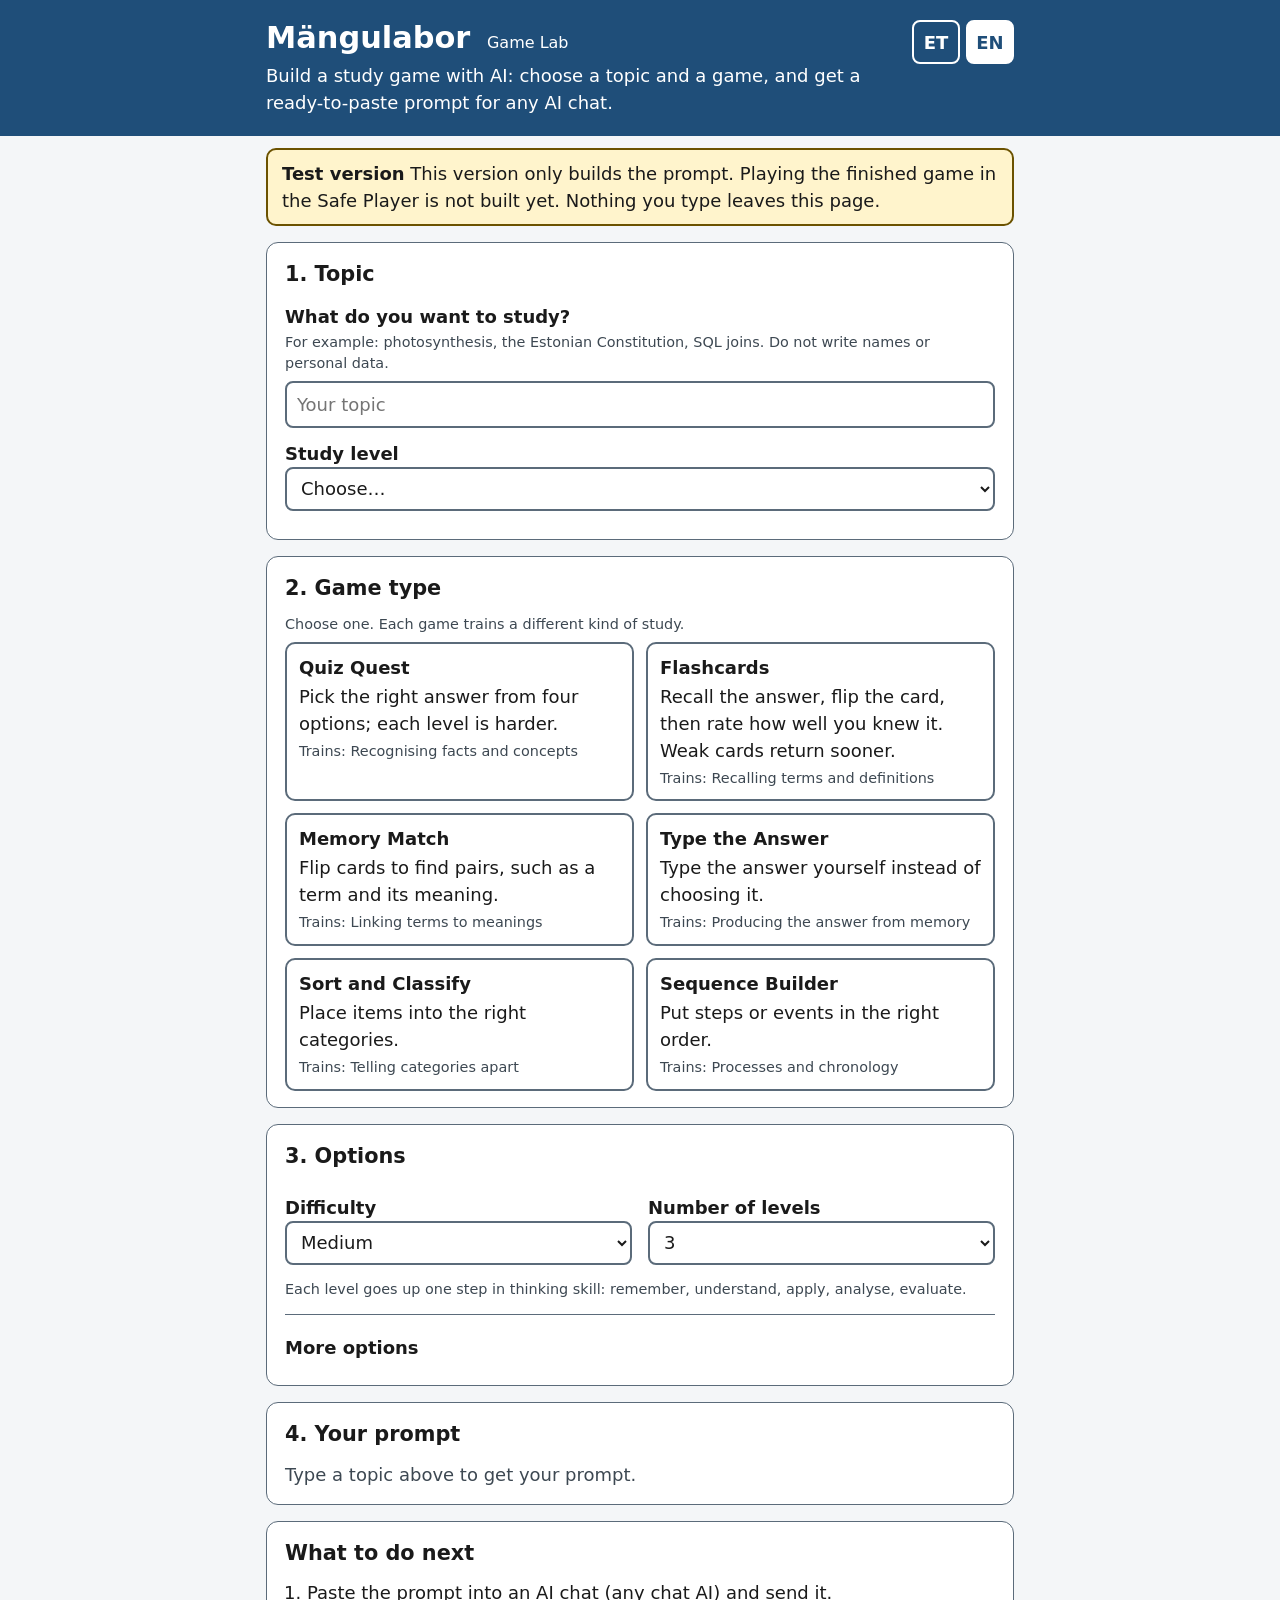
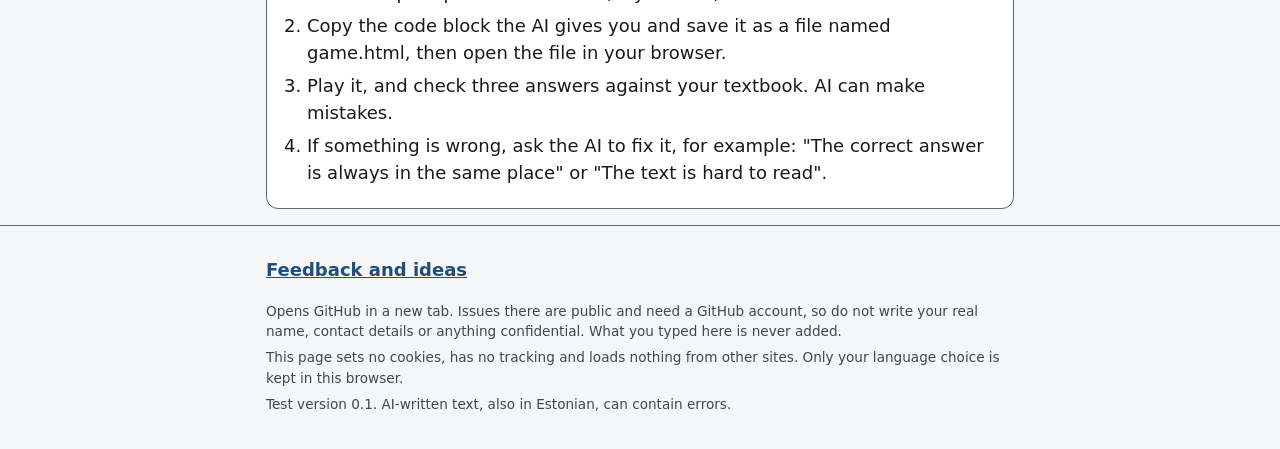
==== index.html @ 063eeb97 "Add test version of the prompt builder web page Static page (index.html, css, js, i18n, data) in Est" ====
<!DOCTYPE html>
<html lang="en">
<head>
<meta charset="utf-8">
<meta name="viewport" content="width=device-width, initial-scale=1">
<title>Mängulabor</title>
<link rel="stylesheet" href="css/styles.css">
</head>
<body>
<a class="skip" href="#main" data-i18n="skip">Skip to content</a>
<header class="top">
  <div class="wrap top-row">
    <div>
      <h1 class="brand"><span data-i18n="app.name">Mängulabor</span> <span class="brand-en" data-i18n="app.name.english">Game Lab</span></h1>
      <p class="tagline" data-i18n="app.tagline"></p>
    </div>
    <div class="lang" role="group" data-i18n-aria="lang.switch" aria-label="Language">
      <button type="button" class="langbtn" data-lang="et" aria-pressed="false" lang="et">ET</button>
      <button type="button" class="langbtn" data-lang="en" aria-pressed="false" lang="en">EN</button>
    </div>
  </div>
</header>

<main id="main" class="wrap">
  <div class="note beta" role="note">
    <strong data-i18n="beta.title"></strong> <span data-i18n="beta.text"></span>
  </div>

  <section class="card" aria-labelledby="h1">
    <h2 id="h1" data-i18n="step1.title"></h2>
    <div class="field">
      <label for="topic" data-i18n="topic.label"></label>
      <p class="hint" id="topic-hint" data-i18n="topic.hint"></p>
      <input id="topic" type="text" maxlength="200" autocomplete="off" aria-describedby="topic-hint" data-i18n-placeholder="topic.placeholder">
    </div>
    <div class="field">
      <label for="level" data-i18n="level.label"></label>
      <select id="level">
        <option value="" data-i18n="choose">Choose…</option>
        <option value="intro" data-i18n="level.intro"></option>
        <option value="inter" data-i18n="level.inter"></option>
        <option value="adv" data-i18n="level.adv"></option>
        <option value="prof" data-i18n="level.prof"></option>
      </select>
    </div>
  </section>

  <section class="card" aria-labelledby="h2">
    <h2 id="h2" data-i18n="step2.title"></h2>
    <fieldset class="games">
      <legend class="hint" data-i18n="step2.hint"></legend>
      <div id="games" class="game-grid"></div>
    </fieldset>
  </section>

  <section class="card" aria-labelledby="h3">
    <h2 id="h3" data-i18n="step3.title"></h2>
    <div class="row">
      <div class="field">
        <label for="difficulty" data-i18n="difficulty.label"></label>
        <select id="difficulty">
          <option value="easy" data-i18n="difficulty.easy"></option>
          <option value="medium" data-i18n="difficulty.medium" selected></option>
          <option value="hard" data-i18n="difficulty.hard"></option>
          <option value="adaptive" data-i18n="difficulty.adaptive"></option>
        </select>
      </div>
      <div class="field">
        <label for="levels" data-i18n="levels.label"></label>
        <select id="levels">
          <option>1</option><option>2</option><option selected>3</option><option>4</option><option>5</option>
        </select>
      </div>
    </div>
    <p class="hint" data-i18n="levels.hint"></p>

    <details class="more">
      <summary data-i18n="more.title"></summary>
      <div class="more-body">
        <div class="row">
          <div class="field">
            <label for="items" data-i18n="items.label"></label>
            <select id="items"><option>5</option><option selected>8</option><option>10</option><option>15</option></select>
          </div>
          <div class="field">
            <label for="gamelang" data-i18n="gamelang.label"></label>
            <select id="gamelang">
              <option value="page" data-i18n="gamelang.page" selected></option>
              <option value="et" data-i18n="gamelang.et"></option>
              <option value="en" data-i18n="gamelang.en"></option>
              <option value="other" data-i18n="gamelang.other"></option>
            </select>
          </div>
        </div>
        <div class="field" id="gamelang-other-wrap" hidden>
          <label for="gamelang-other" data-i18n="gamelang.other.label"></label>
          <input id="gamelang-other" type="text" maxlength="40" autocomplete="off">
        </div>

        <div class="field">
          <label for="mastery" data-i18n="mastery.label"></label>
          <select id="mastery">
            <option value="1" data-i18n="mastery.on" selected></option>
            <option value="0" data-i18n="mastery.off"></option>
          </select>
        </div>
        <div class="row">
          <div class="field">
            <label for="feedback" data-i18n="feedback.label"></label>
            <select id="feedback">
              <option value="explain" data-i18n="feedback.explain" selected></option>
              <option value="short" data-i18n="feedback.short"></option>
            </select>
          </div>
          <div class="field">
            <label for="time" data-i18n="time.label"></label>
            <select id="time">
              <option value="off" data-i18n="time.off" selected></option>
              <option value="relaxed" data-i18n="time.relaxed"></option>
              <option value="tight" data-i18n="time.tight"></option>
            </select>
          </div>
        </div>
        <div class="field">
          <label for="look" data-i18n="look.label"></label>
            <select id="look">
              <option value="light" data-i18n="look.light" selected></option>
              <option value="dark" data-i18n="look.dark"></option>
              <option value="contrast" data-i18n="look.contrast"></option>
            </select>
        </div>
        <div class="field">
          <label for="theme" data-i18n="theme.label"></label>
          <p class="hint" id="theme-hint" data-i18n="theme.hint"></p>
          <input id="theme" type="text" maxlength="60" autocomplete="off" aria-describedby="theme-hint">
        </div>

        <div class="checks">
          <label class="check"><input type="checkbox" id="replay" checked> <span data-i18n="replay.label"></span></label>
          <label class="check"><input type="checkbox" id="hints"> <span data-i18n="hints.label"></span></label>
          <label class="check"><input type="checkbox" id="lives"> <span data-i18n="lives.label"></span></label>
          <label class="check"><input type="checkbox" id="summary" checked> <span data-i18n="summary.label"></span></label>
          <label class="check"><input type="checkbox" id="progress" checked> <span data-i18n="progress.label"></span></label>
          <label class="check"><input type="checkbox" id="scoreboard"> <span data-i18n="scoreboard.label"></span></label>
        </div>

        <fieldset class="source">
          <legend data-i18n="source.label"></legend>
          <p class="hint" data-i18n="source.hint"></p>
          <label class="check"><input type="radio" name="source" value="none" checked> <span data-i18n="source.none"></span></label>
          <label class="check"><input type="radio" name="source" value="pasted"> <span data-i18n="source.pasted"></span></label>
          <label class="check"><input type="radio" name="source" value="file"> <span data-i18n="source.file"></span></label>
        </fieldset>
        <div class="field" id="notes-wrap" hidden>
          <label for="notes" data-i18n="notes.label"></label>
          <textarea id="notes" rows="8" data-i18n-placeholder="notes.placeholder"></textarea>
        </div>
        <div class="note" id="notice" role="note" hidden>
          <strong data-i18n="notice.title"></strong>
          <ul>
            <li data-i18n="notice.1"></li><li data-i18n="notice.2"></li><li data-i18n="notice.3"></li><li data-i18n="notice.4"></li>
          </ul>
        </div>
        <div class="note" id="filesteps" role="note" hidden>
          <strong data-i18n="file.title"></strong>
          <ol>
            <li data-i18n="file.1"></li><li data-i18n="file.2"></li><li data-i18n="file.3"></li>
          </ol>
        </div>
      </div>
    </details>
  </section>

  <section class="card" aria-labelledby="h4">
    <h2 id="h4" data-i18n="step4.title"></h2>
    <p id="prompt-empty" class="empty" role="status"></p>
    <div id="prompt-ready" hidden>
      <div class="actions">
        <button type="button" id="copy" class="primary" data-i18n="prompt.copy"></button>
        <span id="stats" class="stats"></span>
      </div>
      <p id="copy-status" class="status" role="status" aria-live="polite"></p>
      <div id="fallback-wrap" hidden>
        <label for="fallback" data-i18n="prompt.fallback"></label>
        <textarea id="fallback" rows="8" readonly></textarea>
      </div>
      <h3 data-i18n="prompt.preview"></h3>
      <p class="hint" data-i18n="prompt.preview.hint"></p>
      <div id="preview" class="preview"></div>
    </div>
  </section>

  <section class="card" aria-labelledby="h5">
    <h2 id="h5" data-i18n="next.title"></h2>
    <ol class="next">
      <li data-i18n="next.1"></li><li data-i18n="next.2"></li><li data-i18n="next.3"></li><li data-i18n="next.4"></li>
    </ol>
  </section>
</main>

<footer class="foot">
  <div class="wrap">
    <p><a id="feedback-link" href="https://github.com/tluhk/GameLab/issues/new/choose" target="_blank" rel="noopener noreferrer" data-i18n="nav.feedback"></a></p>
    <p class="small" data-i18n="feedback.note"></p>
    <p class="small" data-i18n="foot.privacy"></p>
    <p class="small" data-i18n="foot.version"></p>
  </div>
</footer>

<script src="data/prompts.js"></script>
<script src="data/games.js"></script>
<script src="i18n/en.js"></script>
<script src="i18n/et.js"></script>
<script src="js/prompt.js"></script>
<script src="js/app.js"></script>
</body>
</html>
---- css/styles.css ----
/* Mängulabor styles. Colours are chosen for contrast: text #1A1A1A and #3D4852 on white or #F4F6F8 (AA or better),
   buttons white on #1F4E79, borders #5B6B7A (3:1 or better). System fonts only. */
:root {
  --bg: #F4F6F8; --card: #FFFFFF; --text: #1A1A1A; --muted: #3D4852; --accent: #1F4E79;
  --accent-soft: #E3EDF7; --border: #5B6B7A; --focus: #000000;
}
* { box-sizing: border-box; }
html { font-size: 100%; }
body { margin: 0; background: var(--bg); color: var(--text); font: 18px/1.5 system-ui, -apple-system, "Segoe UI", Roboto, Arial, sans-serif; }
.wrap { max-width: 780px; margin: 0 auto; padding: 0 16px; }
.skip { position: absolute; left: -999px; top: 0; background: #FFFFFF; color: var(--text); padding: 8px 12px; z-index: 10; }
.skip:focus { left: 8px; top: 8px; outline: 3px solid var(--focus); }
.top { background: var(--accent); color: #FFFFFF; padding: 20px 0; }
.top-row { display: flex; gap: 16px; align-items: flex-start; justify-content: space-between; }
.brand { margin: 0; font-size: 1.9rem; line-height: 1.2; }
.brand-en { font-size: 1rem; font-weight: 400; margin-left: 6px; }
.tagline { margin: 6px 0 0; max-width: 56ch; }
.lang { display: flex; gap: 6px; flex: none; }
.langbtn { min-width: 48px; min-height: 44px; border: 2px solid #FFFFFF; background: transparent; color: #FFFFFF; font: inherit; font-weight: 700; border-radius: 8px; cursor: pointer; }
.langbtn[aria-pressed="true"] { background: #FFFFFF; color: var(--accent); }
main { padding-top: 16px; padding-bottom: 24px; }
.card { background: var(--card); border: 1px solid var(--border); border-radius: 12px; padding: 16px 18px; margin: 16px 0; }
h2 { margin: 0 0 10px; font-size: 1.3rem; }
h3 { margin: 18px 0 4px; font-size: 1.1rem; }
.field { margin: 12px 0; flex: 1 1 240px; }
.row { display: flex; gap: 16px; flex-wrap: wrap; }
label, legend { font-weight: 600; }
.hint { margin: 2px 0 6px; color: var(--muted); font-size: 0.9rem; font-weight: 400; }
legend.hint { padding: 0; }
input[type=text], select, textarea { width: 100%; min-height: 44px; padding: 8px 10px; font: inherit; color: var(--text); background: #FFFFFF; border: 2px solid var(--border); border-radius: 8px; }
textarea { resize: vertical; }
input:focus, select:focus, textarea:focus, button:focus-visible, summary:focus-visible, a:focus-visible, .game input:focus-visible + .game-body { outline: 3px solid var(--focus); outline-offset: 2px; }
fieldset { border: 0; padding: 0; margin: 0; min-width: 0; }
.game-grid { display: grid; grid-template-columns: repeat(auto-fill, minmax(230px, 1fr)); gap: 12px; }
.game { display: block; cursor: pointer; font-weight: 400; }
.game input { position: absolute; opacity: 0; width: 1px; height: 1px; }
.game-body { display: block; height: 100%; border: 2px solid var(--border); border-radius: 10px; padding: 10px 12px; background: #FFFFFF; }
.game input:checked + .game-body { border-color: var(--accent); background: var(--accent-soft); box-shadow: inset 0 0 0 1px var(--accent); }
.game-name { display: block; font-weight: 700; }
.game-desc { display: block; margin: 2px 0 4px; }
.game-trains { display: block; color: var(--muted); font-size: 0.9rem; }
.game input:checked + .game-body .game-name::before { content: "✔ "; }
.more { margin-top: 14px; border-top: 1px solid var(--border); padding-top: 10px; }
.more summary { cursor: pointer; font-weight: 700; min-height: 44px; display: flex; align-items: center; }
.checks { display: grid; gap: 4px; margin: 12px 0; }
.check { display: flex; gap: 10px; align-items: flex-start; min-height: 44px; padding: 6px 0; font-weight: 400; cursor: pointer; }
.check input { width: 22px; height: 22px; margin: 2px 0 0; flex: none; accent-color: var(--accent); }
.source { margin: 14px 0 6px; }
.note { border: 2px solid var(--border); border-radius: 10px; padding: 10px 14px; margin: 12px 0; background: #FFFFFF; }
.note.beta { background: #FFF4CC; border-color: #6B5200; }
.note ul, .note ol { margin: 6px 0 0; padding-left: 22px; }
.empty { margin: 0; color: var(--muted); }
.actions { display: flex; gap: 14px; align-items: center; flex-wrap: wrap; }
button.primary { min-height: 48px; padding: 8px 22px; border: 2px solid var(--accent); border-radius: 8px; background: var(--accent); color: #FFFFFF; font: inherit; font-weight: 700; cursor: pointer; }
.stats { color: var(--muted); font-size: 0.9rem; }
.status { min-height: 1.5em; margin: 8px 0 0; font-weight: 600; color: #0B6B2D; }
.status.fail { color: #A61B1B; }
.preview section { border: 1px solid var(--border); border-radius: 8px; margin: 8px 0; overflow: hidden; }
.preview h4 { margin: 0; padding: 6px 12px; background: var(--accent-soft); color: var(--text); font-size: 0.85rem; letter-spacing: 0.04em; }
.preview pre { margin: 0; padding: 10px 12px; white-space: pre-wrap; word-wrap: break-word; font: 0.85rem/1.5 ui-monospace, SFMono-Regular, Menlo, Consolas, monospace; background: #FFFFFF; color: var(--text); }
.next { padding-left: 22px; margin: 0; }
.next li { margin: 6px 0; }
.foot { border-top: 1px solid var(--border); padding: 12px 0 28px; }
.foot a { color: var(--accent); font-weight: 600; }
.small { font-size: 0.85rem; color: var(--muted); margin: 6px 0; }
[hidden] { display: none !important; }
@media (max-width: 520px) { body { font-size: 17px; } .top-row { flex-direction: column; } }
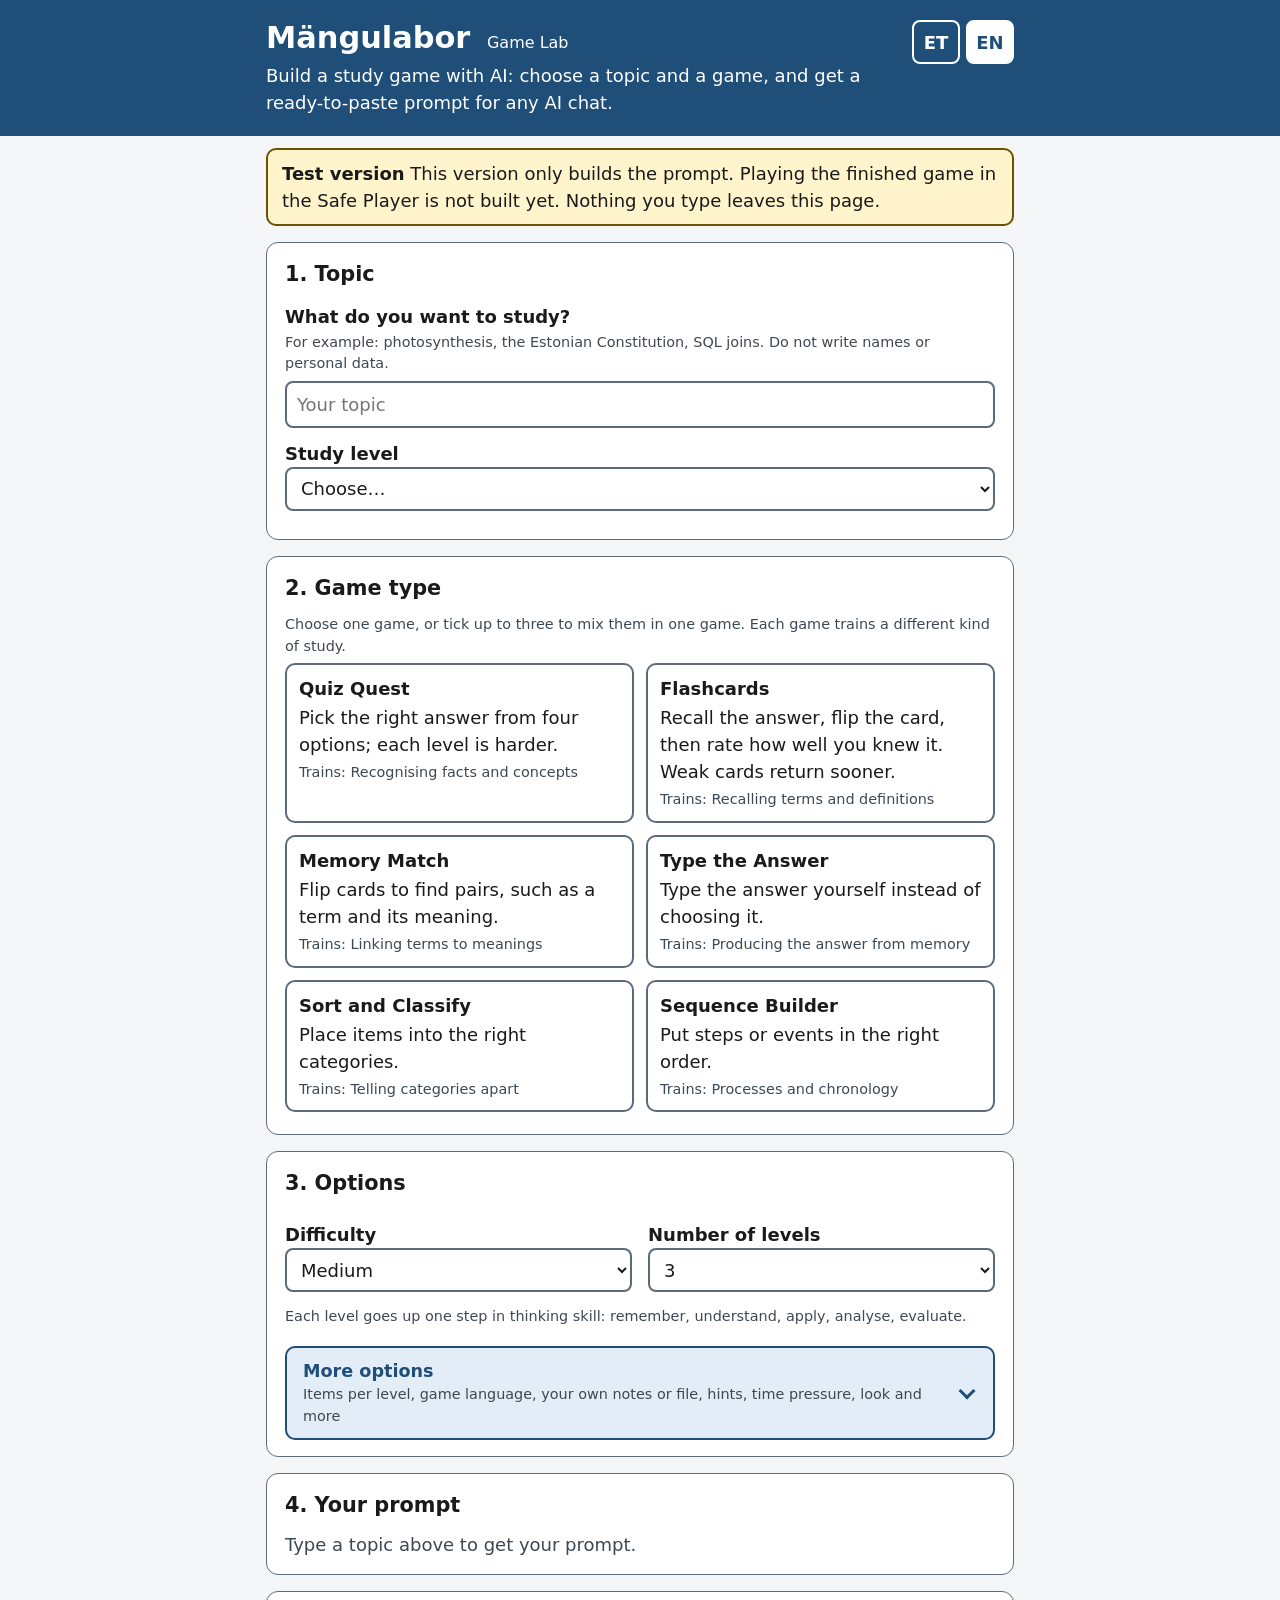
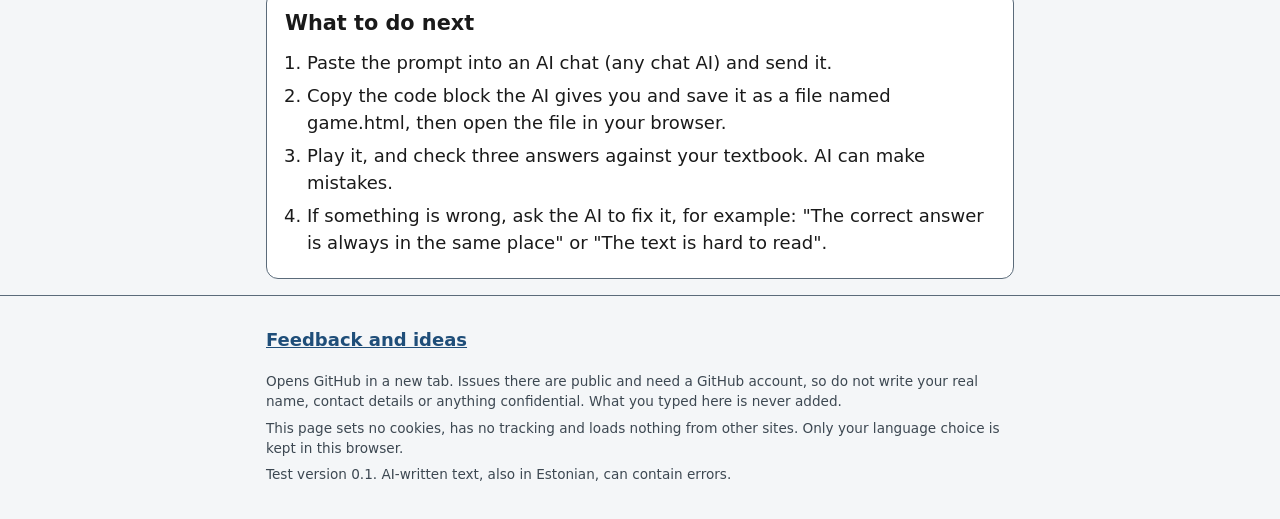
==== commit c0ba5949: "Add mixing of game types and a prominent More options button Up to three games can be ticked and com" ====
--- a/index.html
+++ b/index.html
@@ -51,6 +51,13 @@
       <legend class="hint" data-i18n="step2.hint"></legend>
       <div id="games" class="game-grid"></div>
     </fieldset>
+    <p id="mix-max" class="hint" role="status" aria-live="polite"></p>
+    <fieldset class="mixbox" id="mixbox" hidden>
+      <legend data-i18n="mix.legend"></legend>
+      <label class="check"><input type="radio" name="mixstyle" value="all" checked> <span data-i18n="mix.all"></span></label>
+      <label class="check"><input type="radio" name="mixstyle" value="turns"> <span data-i18n="mix.turns"></span></label>
+      <p class="hint" data-i18n="mix.hint"></p>
+    </fieldset>
   </section>
 
   <section class="card" aria-labelledby="h3">
@@ -75,7 +82,13 @@
     <p class="hint" data-i18n="levels.hint"></p>
 
     <details class="more">
-      <summary data-i18n="more.title"></summary>
+      <summary>
+        <span class="more-text">
+          <span class="more-title" data-i18n="more.title"></span>
+          <span class="more-sub" data-i18n="more.sub"></span>
+        </span>
+        <span class="more-chevron" aria-hidden="true"></span>
+      </summary>
       <div class="more-body">
         <div class="row">
           <div class="field">
--- a/css/styles.css
+++ b/css/styles.css
@@ -33,6 +33,7 @@
 fieldset { border: 0; padding: 0; margin: 0; min-width: 0; }
 .game-grid { display: grid; grid-template-columns: repeat(auto-fill, minmax(230px, 1fr)); gap: 12px; }
 .game { display: block; cursor: pointer; font-weight: 400; }
+.game { position: relative; }
 .game input { position: absolute; opacity: 0; width: 1px; height: 1px; }
 .game-body { display: block; height: 100%; border: 2px solid var(--border); border-radius: 10px; padding: 10px 12px; background: #FFFFFF; }
 .game input:checked + .game-body { border-color: var(--accent); background: var(--accent-soft); box-shadow: inset 0 0 0 1px var(--accent); }
@@ -40,8 +41,20 @@
 .game-desc { display: block; margin: 2px 0 4px; }
 .game-trains { display: block; color: var(--muted); font-size: 0.9rem; }
 .game input:checked + .game-body .game-name::before { content: "✔ "; }
-.more { margin-top: 14px; border-top: 1px solid var(--border); padding-top: 10px; }
-.more summary { cursor: pointer; font-weight: 700; min-height: 44px; display: flex; align-items: center; }
+.more { margin-top: 18px; }
+.more summary { cursor: pointer; list-style: none; display: flex; align-items: center; justify-content: space-between; gap: 12px; min-height: 56px; padding: 10px 16px; border: 2px solid var(--accent); border-radius: 10px; background: var(--accent-soft); color: var(--text); }
+.more summary::-webkit-details-marker { display: none; }
+.more summary:hover { background: #D2E3F3; }
+.more-text { display: block; }
+.more-title { display: block; font-weight: 700; font-size: 1.1rem; color: var(--accent); }
+.more-sub { display: block; font-size: 0.9rem; color: var(--muted); }
+.more-chevron { flex: none; width: 12px; height: 12px; border-right: 3px solid var(--accent); border-bottom: 3px solid var(--accent); transform: rotate(45deg); margin: -4px 4px 0 0; }
+.more[open] .more-chevron { transform: rotate(-135deg); margin: 4px 4px 0 0; }
+.more-body { margin-top: 8px; }
+.mixbox { margin: 12px 0 0; padding: 10px 14px; border: 2px solid var(--accent); border-radius: 10px; background: var(--accent-soft); }
+.mixbox legend { padding: 0 6px; }
+.game input:disabled + .game-body { border-style: dashed; cursor: not-allowed; background: #E9ECEF; }
+.game input:disabled { cursor: not-allowed; }
 .checks { display: grid; gap: 4px; margin: 12px 0; }
 .check { display: flex; gap: 10px; align-items: flex-start; min-height: 44px; padding: 6px 0; font-weight: 400; cursor: pointer; }
 .check input { width: 22px; height: 22px; margin: 2px 0 0; flex: none; accent-color: var(--accent); }
